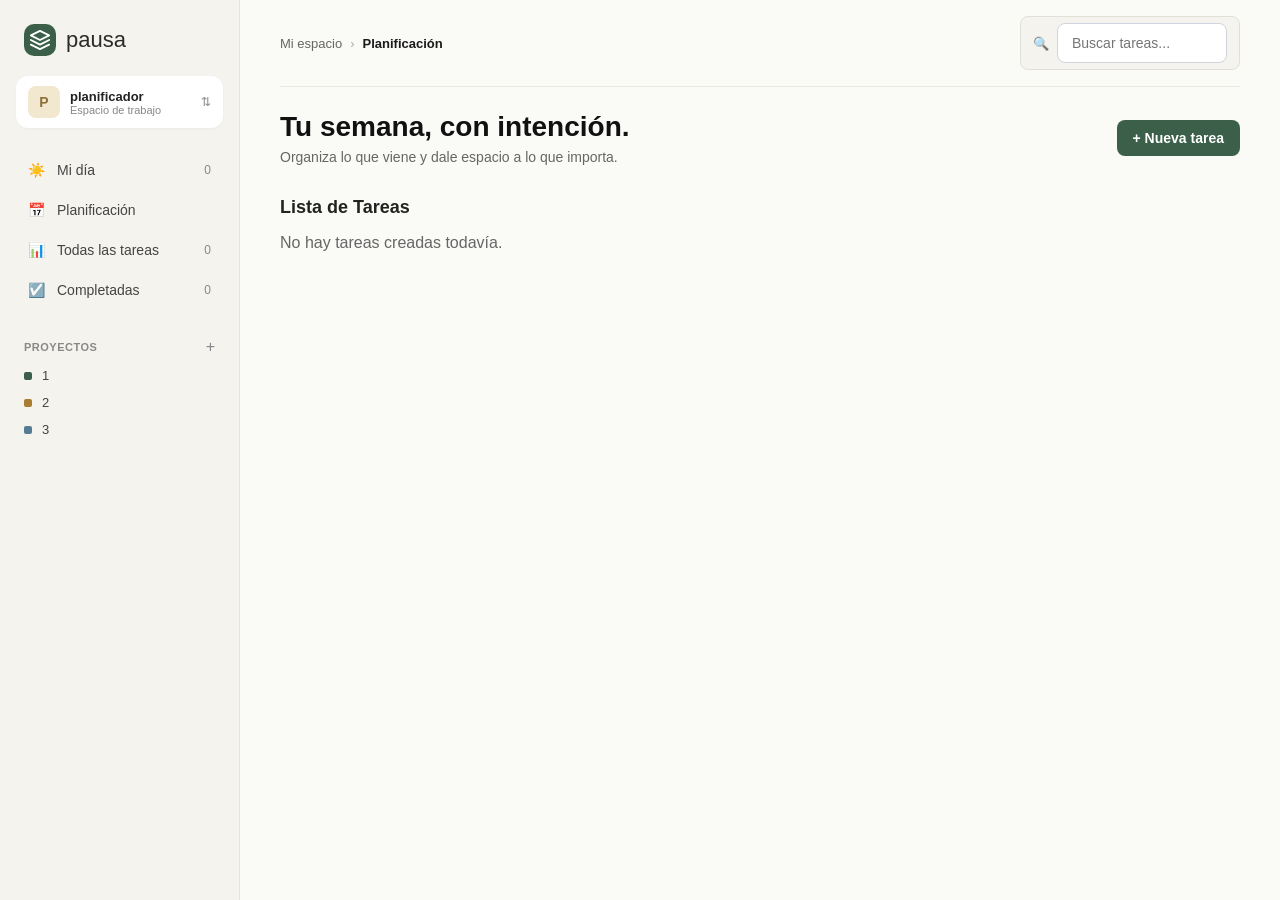
==== index/index.html @ 881356a6 "se añaden panel lateral, navbar y calidacion de campos" ====
<!DOCTYPE html>
<html lang="es">
<head>
    <meta charset="UTF-8">
    <meta name="viewport" content="width=device-width, initial-scale=1.0">
    <title>Planificador - Semana editorial</title>
    <link rel="stylesheet" href="../css/style.css">
</head>
<body>

    <!-- 1. Menú Lateral (Sidebar) -->
    <div id="contenedor-navbar"></div>

    <!-- Panel Central -->
    <main class="contenedor-principal">
        <!-- 2. Barra de Navegación Superior -->
        <div id="contenedor-top-navbar"></div>

        <section class="seccion-cabecera">
    <div class="titulos-cabecera">
        <h1 class="titulo-principal">Tu semana, con intención.</h1>
        <p class="subtitulo-principal">Organiza lo que viene y dale espacio a lo que importa.</p>
    </div>
    <a href="../formulario/formulario.html" class="btn-nueva-tarea">+ Nueva tarea</a>
</section>

        <h3 class="titulo-seccion-tareas">Lista de Tareas</h3>
        
        <!-- Contenedor donde se renderizan las tarjetas dinámicamente -->
        <div id="contenedor-lista-tareas"></div>
    </main>

    <!-- Scripts de carga de componentes y renderizado -->
    <script src="../componentes/navbar-lateral/cargar-navbar.js"></script>
    <script src="../componentes/navbar-superior/cargar-top-navbar.js"></script>
    <script src="index.js"></script>
</body>
</html>
---- css/style.css ----
/* ==========================================
   1. ESTILOS GENERALES Y RESETEO (RESETS)
   ========================================== */
* {
  box-sizing: border-box;
  margin: 0;
  padding: 0;
  font-family: -apple-system, BlinkMacSystemFont, "Segoe UI", Roboto, Helvetica, Arial, sans-serif;
}

body {
  background-color: #fafaf7;
  color: #1a1a1a;
  margin: 0;
  padding: 0;
  display: flex;
  justify-content: flex-start;
}

/* ==========================================
   2. ESTRUCTURA Y PANEL CENTRAL
   ========================================== */
.contenedor-principal {
  width: 100%;
  margin-left: 240px; /* Ancho que coincide con la barra lateral */
  flex: 1;
  padding: 0 40px 40px 40px; /* 0px arriba para pegar la barra top */
  box-sizing: border-box;
}

/* Sección Cabecera del Index (Título y Botón en la misma línea) */
.seccion-cabecera {
  display: flex;
  justify-content: space-between;
  align-items: center;
  width: 100%;
  margin-bottom: 24px;
}

.titulos-cabecera {
  display: flex;
  flex-direction: column;
}

.titulo-principal {
  font-size: 28px;
  font-weight: 700;
  color: #111;
  margin-bottom: 6px;
}

.subtitulo-principal {
  color: #666;
  font-size: 14px;
  margin: 0;
}

.btn-nueva-tarea {
  background-color: #3b5f48;
  color: white;
  padding: 10px 16px;
  border-radius: 8px;
  text-decoration: none;
  font-weight: 600;
  font-size: 14px;
  white-space: nowrap;
  transition: background-color 0.2s;
}

.btn-nueva-tarea:hover {
  background-color: #2f4c3a;
}

.titulo-seccion-tareas {
  margin: 32px 0 16px 0;
  font-size: 18px;
  color: #222;
}

/* ==========================================
   3. BARRA DE NAVEGACIÓN LATERAL (SIDEBAR)
   ========================================== */
.barra-navegacion-lateral {
  width: 240px;
  min-width: 240px;
  height: 100vh;
  background-color: #f4f3ee;
  border-right: 1px solid #e5e4de;
  padding: 24px 16px;
  box-sizing: border-box;
  display: flex;
  flex-direction: column;
  position: fixed;
  left: 0;
  top: 0;
}

.nav-logo {
  display: flex;
  align-items: center;
  gap: 10px;
  margin-bottom: 20px;
  padding-left: 8px;
}

.icono-logo {
  background-color: #3b5f48;
  color: white;
  width: 32px;
  height: 32px;
  border-radius: 10px;
  display: flex;
  align-items: center;
  justify-content: center;
}

.nav-logo h2 {
  font-size: 22px;
  font-weight: 500;
  color: #2b2b2b;
}

.tarjeta-espacio {
  background-color: #ffffff;
  border-radius: 12px;
  padding: 10px 12px;
  display: flex;
  align-items: center;
  gap: 10px;
  margin-bottom: 24px;
  box-shadow: 0 1px 3px rgba(0, 0, 0, 0.04);
}

.avatar-espacio {
  width: 32px;
  height: 32px;
  background-color: #f2e8cf;
  color: #8c7138;
  font-weight: bold;
  border-radius: 8px;
  display: flex;
  align-items: center;
  justify-content: center;
  font-size: 14px;
}

.info-espacio {
  display: flex;
  flex-direction: column;
  flex: 1;
}

.titulo-espacio {
  font-size: 13px;
  font-weight: 600;
  color: #222;
}

.subtitulo-espacio {
  font-size: 11px;
  color: #888;
}

.flechas-selector {
  color: #888;
  font-size: 12px;
}

.lista-menu {
  list-style: none;
  padding: 0;
  margin: 0 0 30px 0;
  display: flex;
  flex-direction: column;
  gap: 4px;
}

.item-menu {
  display: flex;
  align-items: center;
  gap: 12px;
  padding: 10px 12px;
  text-decoration: none;
  color: #444;
  font-size: 14px;
  border-radius: 10px;
  transition: background 0.2s;
}

.item-menu:hover {
  background-color: #eaebd033;
}

.lista-menu li.activo .item-menu {
  background-color: #e2e8df;
  color: #2d4533;
  font-weight: 600;
}

.texto-item {
  flex: 1;
}

.contador {
  font-size: 12px;
  color: #888;
}

.encabezado-proyectos {
  display: flex;
  justify-content: space-between;
  align-items: center;
  padding: 0 8px;
  font-size: 11px;
  font-weight: 700;
  color: #888;
  letter-spacing: 0.5px;
  margin-bottom: 12px;
}

.btn-mas {
  border: none;
  background: transparent;
  font-size: 16px;
  color: #888;
  cursor: pointer;
}

.lista-proyectos {
  list-style: none;
  padding: 0;
  display: flex;
  flex-direction: column;
  gap: 12px;
}

.lista-proyectos li {
  display: flex;
  align-items: center;
  gap: 10px;
  font-size: 13px;
  color: #444;
  padding-left: 8px;
}

.punto {
  width: 8px;
  height: 8px;
  border-radius: 2px;
}

.punto.verde { background-color: #3b5f48; }
.punto.dorado { background-color: #a87d32; }
.punto.azul { background-color: #557c93; }

/* ==========================================
   4. BARRA DE NAVEGACIÓN SUPERIOR (TOP NAVBAR)
   ========================================== */
#contenedor-top-navbar {
  margin: 0;
  padding: 0;
  width: 100%;
}

.top-navbar {
  display: flex;
  justify-content: space-between;
  align-items: center;
  padding-top: 16px;
  padding-bottom: 16px;
  margin-top: 0;
  margin-bottom: 24px;
  border-bottom: 1px solid #eae8e1;
  font-size: 13px;
  color: #666;
  width: 100%;
}

.breadcrumb {
  display: flex;
  align-items: center;
  gap: 8px;
  font-weight: 500;
}

.breadcrumb .separador {
  color: #aaa;
}

.breadcrumb .pagina-actual {
  color: #1a1a1a;
  font-weight: 600;
}

.top-actions {
  display: flex;
  align-items: center;
  gap: 16px;
}

.search-box {
  display: flex;
  align-items: center;
  background-color: #f4f3ee;
  border: 1px solid #e1e0d8;
  border-radius: 8px;
  padding: 6px 12px;
  gap: 8px;
  width: 220px;
}

.search-box input {
  border: none;
  background: transparent;
  outline: none;
  font-size: 13px;
  width: 100%;
  color: #333;
}

.search-box .shortcut {
  font-size: 11px;
  background: #eae8e1;
  padding: 2px 5px;
  border-radius: 4px;
  color: #666;
}

.btn-icon {
  background: transparent;
  border: none;
  cursor: pointer;
  font-size: 16px;
  color: #555;
}

.status-guardado {
  display: flex;
  align-items: center;
  gap: 6px;
  color: #777;
  font-size: 12px;
  border-left: 1px solid #e1e0d8;
  padding-left: 16px;
}

/* ==========================================
   5. FORMULARIO Y CAMPOS DE ENTRADA
   ========================================== */
.tarjeta {
  background-color: #ffffff;
  border: 1px solid #e1e4dc;
  border-radius: 12px;
  padding: 32px;
  box-shadow: 0 4px 12px rgba(0, 0, 0, 0.03);
  max-width: 700px;
  width: 100%;
}

.tarjeta-titulo {
  border-bottom: 1px solid #eaeaea;
  padding-bottom: 16px;
  margin-bottom: 24px;
}

.tarjeta-titulo h3 {
  font-size: 16px;
  font-weight: 600;
  color: #222;
  margin-bottom: 4px;
}

.tarjeta-titulo p {
  font-size: 12px;
  color: #777;
}

label {
  display: block;
  font-size: 13px;
  font-weight: 600;
  color: #333;
  margin-bottom: 6px;
}

small {
  display: block;
  font-size: 11px;
  color: #777;
  margin-top: 6px;
  margin-bottom: 20px;
}

input[type="text"],
input[type="date"],
select {
  width: 100%;
  padding: 11px 14px;
  font-size: 14px;
  border: 1px solid #d0d5dd;
  border-radius: 8px;
  background-color: #fff;
  color: #333;
  outline: none;
  transition: border-color 0.2s, box-shadow 0.2s;
}

input[type="text"]:focus,
input[type="date"]:focus,
select:focus {
  border-color: #4a6b5d;
  box-shadow: 0 0 0 3px rgba(74, 107, 93, 0.12);
}

.nombre, 
.descripcion {
  margin-bottom: 4px;
}

.tarjeta-asignado {
  display: flex;
  gap: 16px;
  margin-bottom: 4px;
}

.asignado, 
.fecha-de-entrega {
  flex: 1;
}

.tarjeta-estado {
  margin-bottom: 4px;
}

/* Botones y pie del formulario */
.tarjeta-boton {
  border-top: 1px solid #eaeaea;
  padding-top: 16px;
  margin-top: 24px;
  display: flex;
  flex-direction: row;
  justify-content: space-between;
  align-items: center;
}

.tarjeta-boton .texto small {
  margin: 0;
}

.btnes {
  display: flex;
  flex-direction: row;
  gap: 12px;
  align-items: center;
}

#btn-guardar {
  min-width: 120px;
  height: 38px;
  padding: 0 16px;
  border-radius: 8px;
  background-color: #3b5f48;
  color: white;
  border: none;
  font-size: 14px;
  font-weight: 600;
  cursor: pointer;
  transition: background-color 0.2s;
}

#btn-guardar:hover {
  background-color: #2f4c3a;
}

#btn-guardar:active {
  transform: scale(0.98);
}

#btn-cancelar {
  min-width: 90px;
  height: 38px;
  padding: 0 16px;
  border-radius: 8px;
  background-color: #f4f3ee;
  color: #444;
  border: 1px solid #d0d5dd;
  font-size: 14px;
  font-weight: 500;
  cursor: pointer;
  transition: background-color 0.2s;
}

#btn-cancelar:hover {
  background-color: #e5e4de;
}

#btn-cancelar:active {
  transform: scale(0.98);
}

.mensaje-error {
  color: #d9534f;
  font-size: 0.8rem;
  margin-top: 4px;
  margin-bottom: 12px;
  display: block;
  font-weight: 500;
}

/* ==========================================
   6. TARJETAS DE TAREAS EN INDEX
   ========================================== */
.tarjeta-tarea-item {
  background-color: #ffffff;
  border: 1px solid #e1e4dc;
  border-radius: 10px;
  padding: 16px 20px;
  margin-bottom: 12px;
  display: flex;
  justify-content: space-between;
  align-items: center;
  box-shadow: 0 1px 3px rgba(0, 0, 0, 0.02);
}

.info-tarea h4 {
  font-size: 15px;
  color: #1a1a1a;
  margin-bottom: 4px;
}

.info-tarea p {
  font-size: 13px;
  color: #666;
  margin: 2px 0;
}

.badge-estado {
  display: inline-block;
  padding: 3px 8px;
  border-radius: 6px;
  font-size: 11px;
  font-weight: 600;
}

.badge-estado.pendiente { background-color: #fef3c7; color: #92400e; }
.badge-estado.enproceso { background-color: #e0f2fe; color: #0369a1; }
.badge-estado.finalizado { background-color: #d1fae5; color: #065f46; }

.btn-eliminar-tarea {
  background-color: transparent;
  color: #d9534f;
  border: 1px solid #f5c6cb;
  padding: 6px 12px;
  border-radius: 6px;
  cursor: pointer;
  font-size: 13px;
  transition: background 0.2s;
}

.btn-eliminar-tarea:hover {
  background-color: #f9dede;
}
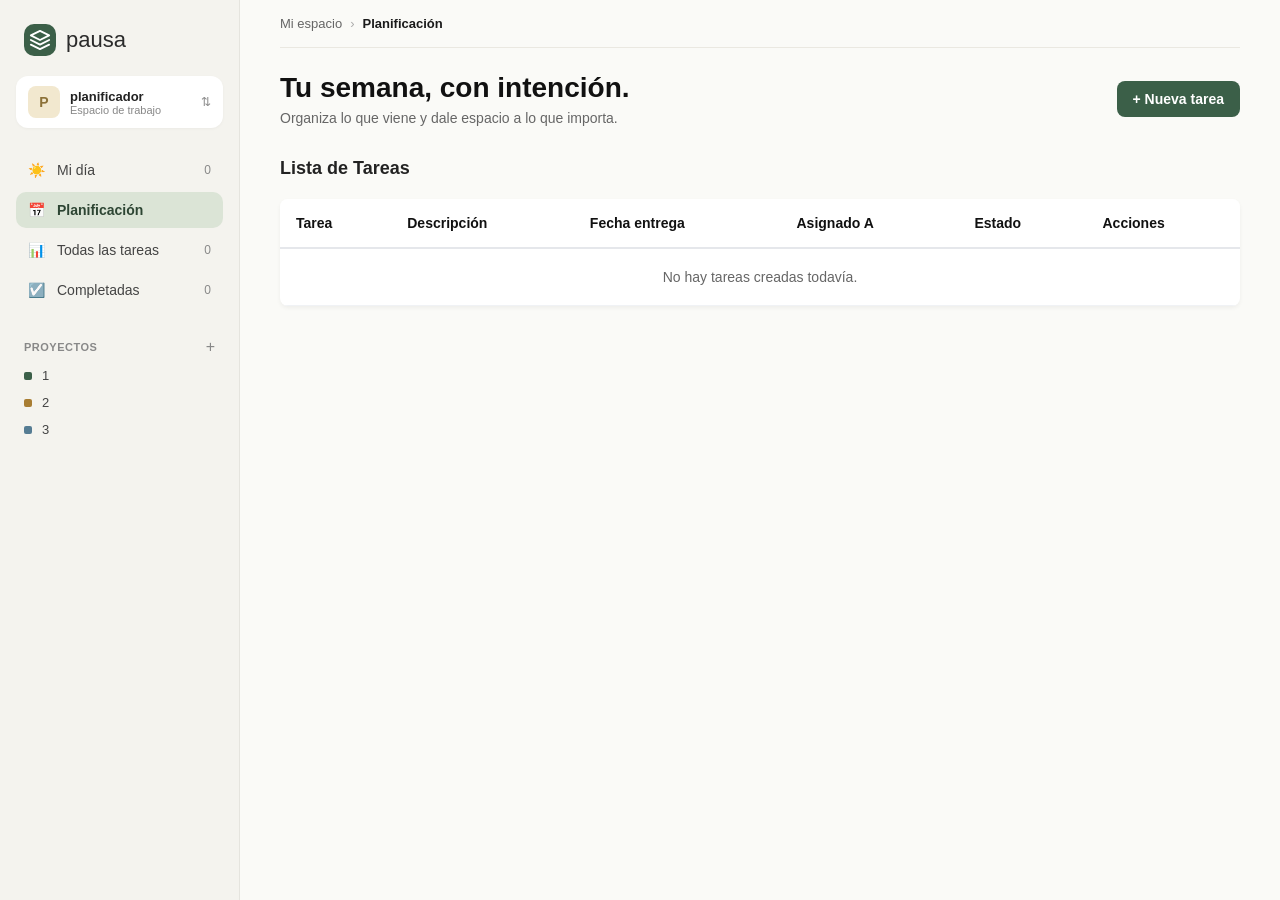
==== commit d9dfbc3e: "se cambia la estructura del proyecto, se añaden detalles de aniamcion y cambio en los estilos de tar" ====
--- a/index/index.html
+++ b/index/index.html
@@ -3,8 +3,11 @@
 <head>
     <meta charset="UTF-8">
     <meta name="viewport" content="width=device-width, initial-scale=1.0">
-    <title>Planificador - Semana editorial</title>
-    <link rel="stylesheet" href="../css/style.css">
+    <title>Planificador</title>
+    <link rel="stylesheet" href="/css/navbar-lateral.css">
+    <link rel="stylesheet" href="/css/navbar-superior.css">
+    <link rel="stylesheet" href="/css/index.css">
+
 </head>
 <body>
 
@@ -17,22 +20,104 @@
         <div id="contenedor-top-navbar"></div>
 
         <section class="seccion-cabecera">
-    <div class="titulos-cabecera">
-        <h1 class="titulo-principal">Tu semana, con intención.</h1>
-        <p class="subtitulo-principal">Organiza lo que viene y dale espacio a lo que importa.</p>
-    </div>
-    <a href="../formulario/formulario.html" class="btn-nueva-tarea">+ Nueva tarea</a>
-</section>
+            <div class="titulos-cabecera">
+                <h1 class="titulo-principal">Tu semana, con intención.</h1>
+                <p class="subtitulo-principal">Organiza lo que viene y dale espacio a lo que importa.</p>
+            </div>
+            <!-- Botón cambiado a elemento <button> para manejar el evento con JS -->
+            <button id="btn-nueva-tarea" class="btn-nueva-tarea">+ Nueva tarea</button>
+        </section>
 
         <h3 class="titulo-seccion-tareas">Lista de Tareas</h3>
         
-        <!-- Contenedor donde se renderizan las tarjetas dinámicamente -->
-        <div id="contenedor-lista-tareas"></div>
+          <div class="contenedor-tabla-tareas">
+            <table class="tabla-tareas">
+                <thead>
+                    <tr>
+                        <th>Tarea</th>
+                        <th>Descripción</th>
+                        <th>Fecha entrega</th>
+                        <th>Asignado A</th>
+                        <th>Estado</th>
+                        <th>Acciones</th> 
+                    </tr>
+                </thead>
+                <tbody id="contenedor-lista-tareas">
+                    <!-- Las tareas se insertarán aquí dinámicamente mediante JS -->
+                </tbody>
+            </table>
+        </div>
+
     </main>
 
+    <!-- VENTANA EMERGENTE (MODAL) DEL FORMULARIO -->
+    <div id="contenedor-formulario-modal">
+        <div class="modal-contenido">
+          
+            
+            <form id="formulario-tarea"> 
+                <div class="tarjeta"> 
+                    <div class="tarjeta-titulo">
+                        <h3>Nueva Tarea</h3>
+                        <p>Todos los campos son obligatorios. Los encontrarás marcados con *.</p>
+                    </div>
+                    
+                    <div class="tarjeta-nombre-descripcion">
+                        <div class="nombre">
+                            <label for="tarea">Nombre *</label>
+                            <input type="text" name="tarea" id="tarea" placeholder="Ej. Comparar dimensiones del documento" required>
+                            <small>Elige un nombre breve que explique la tarea.</small>
+                        </div>
+
+                        <div class="descripcion">
+                            <label for="descripcion">Descripcion *</label>
+                            <input type="text" name="descripcion" id="descripcion" placeholder="Describe que necesitas hacer y el resultado esperado..." required>
+                            <small>Añade el texto necesario para empezar con claridad.</small>
+                        </div>
+                    </div>
+
+                    <div class="tarjeta-asignado">
+                       <div class="asignado">
+                            <label for="asignadoA">Asignado a: *</label>
+                            <input type="text" name="asignadoA" id="asignadoA" required>
+                            <small>Persona responsable de completar la tarea.</small>
+                        </div>
+                        <div class="fecha-de-entrega">
+                            <label for="fechaEntrega">Fecha de Entrega *</label>
+                            <input type="date" id="fechaEntrega" required />
+                            <small>Indica la fecha límite de entrega.</small>
+                        </div>
+                    </div>
+                    
+                    <div class="tarjeta-estado">
+                        <label for="estado">Estado *</label>
+                        <select id="estado" required>
+                            <option value="" disabled selected>Selecciona estado</option>
+                            <option value="pendiente">Pendiente</option>
+                            <option value="en proceso">En proceso</option>
+                            <option value="finalizado">Finalizado</option>
+                        </select>
+                        <small>Opciones pendiente, en proceso, finalizado.</small>
+                    </div>
+                
+                    <div class="tarjeta-boton">
+                        <div class="texto">
+                            <small>La tarea se añadirá a tu planificación al guardar.</small>
+                        </div>
+                        <div class="btnes">
+                            <button type="button" id="btn-cancelar">Cancelar</button>
+                            <button type="submit" id="btn-guardar">Guardar tarea</button>
+                        </div>
+                    </div>
+                </div>
+            </form>
+        </div>
+    </div>
+
     <!-- Scripts de carga de componentes y renderizado -->
-    <script src="../componentes/navbar-lateral/cargar-navbar.js"></script>
-    <script src="../componentes/navbar-superior/cargar-top-navbar.js"></script>
-    <script src="index.js"></script>
+    <script src="/js/cargar-lateral-navbar.js"></script>
+    <script src="/js/cargar-top-navbar.js"></script>
+    <script src="/js/formulario.js"></script>
+    <script src="/js/index.js"></script>
 </body>
 </html>
--- a/css/navbar-lateral.css
+++ b/css/navbar-lateral.css
@@ -0,0 +1,193 @@
+/* ==========================================
+    BARRA DE NAVEGACIÓN LATERAL (SIDEBAR)
+   ========================================== */
+
+.barra-navegacion-lateral {
+    width: 240px;
+    min-width: 240px;
+    height: 100vh;
+    background-color: #f4f3ee;
+    border-right: 1px solid #e5e4de;
+    padding: 24px 16px;
+    box-sizing: border-box;
+    display: flex;
+    flex-direction: column;
+    position: fixed;
+    left: 0;
+    top: 0;
+}
+
+.nav-logo {
+    display: flex;
+    align-items: center;
+    gap: 10px;
+    margin-bottom: 20px;
+    padding-left: 8px;
+}
+
+.icono-logo {
+    background-color: #3b5f48;
+    color: white;
+    width: 32px;
+    height: 32px;
+    border-radius: 10px;
+    display: flex;
+    align-items: center;
+    justify-content: center;
+}
+
+.nav-logo h2 {
+    font-size: 22px;
+    font-weight: 500;
+    color: #2b2b2b;
+    margin: 0;
+}
+
+.tarjeta-espacio {
+    background-color: #ffffff;
+    border-radius: 12px;
+    padding: 10px 12px;
+    display: flex;
+    align-items: center;
+    gap: 10px;
+    margin-bottom: 24px;
+    box-shadow: 0 1px 3px rgba(0, 0, 0, 0.04);
+}
+
+.avatar-espacio {
+    width: 32px;
+    height: 32px;
+    background-color: #f2e8cf;
+    color: #8c7138;
+    font-weight: bold;
+    border-radius: 8px;
+    display: flex;
+    align-items: center;
+    justify-content: center;
+    font-size: 14px;
+}
+
+.info-espacio {
+    display: flex;
+    flex-direction: column;
+    flex: 1;
+}
+
+.titulo-espacio {
+    font-size: 13px;
+    font-weight: 600;
+    color: #222;
+}
+
+.subtitulo-espacio {
+    font-size: 11px;
+    color: #888;
+}
+
+.flechas-selector {
+    color: #888;
+    font-size: 12px;
+}
+
+.lista-menu {
+    list-style: none;
+    padding: 0;
+    margin: 0 0 30px 0;
+    display: flex;
+    flex-direction: column;
+    gap: 4px;
+}
+
+.item-menu {
+    display: flex;
+    align-items: center;
+    gap: 12px;
+    padding: 10px 12px;
+    text-decoration: none;
+    color: #444;
+    font-size: 14px;
+    border-radius: 10px;
+    transition: background 0.2s, color 0.2s;
+}
+
+/* Efecto Hover (Al pasar el cursor) */
+.item-menu:hover {
+    background-color: #eae8df;
+    color: #2d4533;
+}
+
+/* ESTADO ACTIVO: Forzado para garantizar que tome el color al hacer clic o estar en la página */
+.item-menu.activo,
+.lista-menu li.activo .item-menu {
+    background-color: #dbe4d6 !important;
+    color: #2d4533 !important;
+    font-weight: 600;
+}
+
+.item-menu.activo .contador,
+.item-menu:hover .contador,
+.lista-menu li.activo .item-menu .contador {
+    color: #2d4533;
+}
+
+.texto-item {
+    flex: 1;
+}
+
+.contador {
+    font-size: 12px;
+    color: #888;
+}
+
+.seccion-proyectos {
+    display: flex;
+    flex-direction: column;
+}
+
+.encabezado-proyectos {
+    display: flex;
+    justify-content: space-between;
+    align-items: center;
+    padding: 0 8px;
+    font-size: 11px;
+    font-weight: 700;
+    color: #888;
+    letter-spacing: 0.5px;
+    margin-bottom: 12px;
+}
+
+.btn-mas {
+    border: none;
+    background: transparent;
+    font-size: 16px;
+    color: #888;
+    cursor: pointer;
+}
+
+.lista-proyectos {
+    list-style: none;
+    padding: 0;
+    margin: 0;
+    display: flex;
+    flex-direction: column;
+    gap: 12px;
+}
+
+.lista-proyectos li {
+    display: flex;
+    align-items: center;
+    gap: 10px;
+    font-size: 13px;
+    color: #444;
+    padding-left: 8px;
+}
+
+.punto {
+    width: 8px;
+    height: 8px;
+    border-radius: 2px;
+}
+
+.punto.verde { background-color: #3b5f48; }
+.punto.dorado { background-color: #a87d32; }
+.punto.azul { background-color: #557c93; }
--- a/css/navbar-superior.css
+++ b/css/navbar-superior.css
@@ -0,0 +1,63 @@
+/* ==========================================
+    BARRA DE NAVEGACIÓN SUPERIOR
+   ========================================== */
+#contenedor-barra-superior {
+  margin: 0;
+  padding: 0;
+  width: 100%;
+}
+
+.barra-superior {
+  display: flex;
+  justify-content: space-between;
+  align-items: center;
+  padding-top: 16px;
+  padding-bottom: 16px;
+  margin-top: 0;
+  margin-bottom: 24px;
+  border-bottom: 1px solid #eae8e1;
+  font-size: 13px;
+  color: #666;
+  width: 100%;
+}
+
+.miga-de-pan {
+  display: flex;
+  align-items: center;
+  gap: 8px;
+  font-weight: 500;
+}
+
+.miga-de-pan .separador {
+  color: #aaa;
+}
+
+.miga-de-pan .pagina-actual {
+  color: #1a1a1a;
+  font-weight: 600;
+  text-decoration: none; /* Opcional: elimina el subrayado por defecto del enlace */
+}
+
+.acciones-superiores {
+  display: flex;
+  align-items: center;
+  gap: 16px;
+}
+
+.btn-icono {
+  background: transparent;
+  border: none;
+  cursor: pointer;
+  font-size: 16px;
+  color: #555;
+}
+
+.estado-guardado {
+  display: flex;
+  align-items: center;
+  gap: 6px;
+  color: #777;
+  font-size: 12px;
+  border-left: 1px solid #e1e0d8;
+  padding-left: 16px;
+}
--- a/css/index.css
+++ b/css/index.css
@@ -0,0 +1,319 @@
+/* ==========================================
+     ESTILOS GENERALES Y RESETEO (RESETS)
+   ========================================== */
+* {
+  box-sizing: border-box;
+  margin: 0;
+  padding: 0;
+  font-family: -apple-system, BlinkMacSystemFont, "Segoe UI", Roboto, Helvetica, Arial, sans-serif;
+}
+
+body {
+  background-color: #fafaf7;
+  color: #1a1a1a;
+  margin: 0;
+  padding: 0;
+  display: flex;
+  justify-content: flex-start;
+}
+
+/* ==========================================
+    ESTRUCTURA Y PANEL CENTRAL
+   ========================================== */
+.contenedor-principal {
+  width: 100%;
+  margin-left: 240px;
+  flex: 1;
+  padding: 0 40px 40px 40px;
+  box-sizing: border-box;
+}
+
+/* Sección Cabecera del Index */
+.seccion-cabecera {
+  display: flex;
+  justify-content: space-between;
+  align-items: center;
+  width: 100%;
+  margin-bottom: 24px;
+}
+
+.titulos-cabecera {
+  display: flex;
+  flex-direction: column;
+}
+
+.titulo-principal {
+  font-size: 28px;
+  font-weight: 700;
+  color: #111;
+  margin-bottom: 6px;
+}
+
+.subtitulo-principal {
+  color: #666;
+  font-size: 14px;
+  margin: 0;
+}
+
+.btn-nueva-tarea {
+  background-color: #3b5f48;
+  color: white;
+  padding: 10px 16px;
+  border-radius: 8px;
+  text-decoration: none;
+  font-weight: 600;
+  font-size: 14px;
+  white-space: nowrap;
+  transition: background-color 0.2s;
+  border: none;
+  cursor: pointer;
+}
+
+.btn-nueva-tarea:hover {
+  background-color: #2f4c3a;
+}
+
+.titulo-seccion-tareas {
+  margin: 32px 0 16px 0;
+  font-size: 18px;
+  color: #222;
+}
+
+/* ==========================================
+    FORMULARIO Y CAMPOS DE ENTRADA
+   ========================================== */
+.tarjeta {
+  background-color: #ffffff;
+  border: 1px solid #e1e4dc;
+  border-radius: 12px;
+  padding: 32px;
+  box-shadow: 0 4px 12px rgba(0, 0, 0, 0.03);
+  max-width: 700px;
+  width: 100%;
+}
+
+.tarjeta-titulo {
+  border-bottom: 1px solid #eaeaea;
+  padding-bottom: 16px;
+  margin-bottom: 24px;
+}
+
+.tarjeta-titulo h3 {
+  font-size: 16px;
+  font-weight: 600;
+  color: #222;
+  margin-bottom: 4px;
+}
+
+.tarjeta-titulo p {
+  font-size: 12px;
+  color: #777;
+}
+
+label {
+  display: block;
+  font-size: 13px;
+  font-weight: 600;
+  color: #333;
+  margin-bottom: 6px;
+}
+
+small {
+  display: block;
+  font-size: 11px;
+  color: #777;
+  margin-top: 6px;
+  margin-bottom: 20px;
+}
+
+input[type="text"],
+input[type="date"],
+select {
+  width: 100%;
+  padding: 11px 14px;
+  font-size: 14px;
+  border: 1px solid #d0d5dd;
+  border-radius: 8px;
+  background-color: #fff;
+  color: #333;
+  outline: none;
+  transition: border-color 0.2s, box-shadow 0.2s;
+}
+
+input[type="text"]:focus,
+input[type="date"]:focus,
+select:focus {
+  border-color: #4a6b5d;
+  box-shadow: 0 0 0 3px rgba(74, 107, 93, 0.12);
+}
+
+.nombre, 
+.descripcion {
+  margin-bottom: 4px;
+}
+
+.tarjeta-asignado {
+  display: flex;
+  gap: 16px;
+  margin-bottom: 4px;
+}
+
+.asignado, 
+.fecha-de-entrega {
+  flex: 1;
+}
+
+.tarjeta-estado {
+  margin-bottom: 4px;
+}
+
+.tarjeta-boton {
+  border-top: 1px solid #eaeaea;
+  padding-top: 16px;
+  margin-top: 24px;
+  display: flex;
+  flex-direction: row;
+  justify-content: space-between;
+  align-items: center;
+}
+
+.tarjeta-boton .texto small {
+  margin: 0;
+}
+
+.btnes {
+  display: flex;
+  flex-direction: row;
+  gap: 12px;
+  align-items: center;
+}
+
+#btn-guardar {
+  min-width: 120px;
+  height: 38px;
+  padding: 0 16px;
+  border-radius: 8px;
+  background-color: #3b5f48;
+  color: white;
+  border: none;
+  font-size: 14px;
+  font-weight: 600;
+  cursor: pointer;
+  transition: background-color 0.2s;
+}
+
+#btn-guardar:hover {
+  background-color: #2f4c3a;
+}
+
+#btn-cancelar {
+  min-width: 90px;
+  height: 38px;
+  padding: 0 16px;
+  border-radius: 8px;
+  background-color: #f4f3ee;
+  color: #444;
+  border: 1px solid #d0d5dd;
+  font-size: 14px;
+  font-weight: 500;
+  cursor: pointer;
+  transition: background-color 0.2s;
+}
+
+#btn-cancelar:hover {
+  background-color: #e5e4de;
+}
+
+/* ==========================================
+    ESTILOS PARA LA TABLA DE TAREAS Y ESTADOS
+   ========================================== */
+.contenedor-tabla-tareas {
+    width: 100%;
+    overflow-x: auto;
+    background-color: #ffffff;
+    border-radius: 8px;
+    box-shadow: 0 2px 4px rgba(0, 0, 0, 0.05);
+    margin-top: 20px;
+}
+
+.tabla-tareas {
+    width: 100%;
+    border-collapse: collapse;
+    text-align: left;
+    font-family: inherit;
+}
+
+.tabla-tareas th {
+    padding: 16px;
+    font-size: 14px;
+    font-weight: bold;
+    color: #111;
+    border-bottom: 2px solid #e5e7eb;
+    background-color: #ffffff;
+}
+
+.tabla-tareas td {
+    padding: 16px;
+    font-size: 14px;
+    color: #333;
+    border-bottom: 1px solid #f0f2f5;
+    vertical-align: middle;
+}
+
+.tabla-tareas tbody tr:hover {
+    background-color: #fafbfc;
+}
+
+/* --- COLORES DE ESTADOS --- */
+.badge-estado {
+    display: inline-block;
+    padding: 4px 12px;
+    font-size: 12px;
+    font-weight: 600;
+    border-radius: 12px;
+    text-transform: capitalize;
+}
+
+/* Finalizado (Verde) */
+.badge-estado.finalizado {
+    background-color: #e6f4ea;
+    color: #137333;
+}
+
+/* En proceso (Amarillo) */
+.badge-estado.en-proceso {
+    background-color: #fef7e0;
+    color: #b06000;
+}
+
+/* Pendiente (Naranja) */
+.badge-estado.pendiente {
+    background-color: #fce8e6;
+    color: #c5221f;
+}
+
+/* Modal */
+#contenedor-formulario-modal {
+    display: none;
+    position: fixed;
+    top: 0;
+    left: 0;
+    width: 100%;
+    height: 100%;
+    background-color: rgba(0, 0, 0, 0.5);
+    z-index: 1000;
+    justify-content: center;
+    align-items: center;
+}
+
+.modal-contenido {
+    background-color: #ffffff;
+    padding: 30px;
+    border-radius: 12px;
+    width: 90%;
+    max-width: 600px;
+    max-height: 90vh;
+    overflow-y: auto;
+    box-shadow: 0px 8px 24px rgba(0, 0, 0, 0.2);
+    position: relative;
+}
